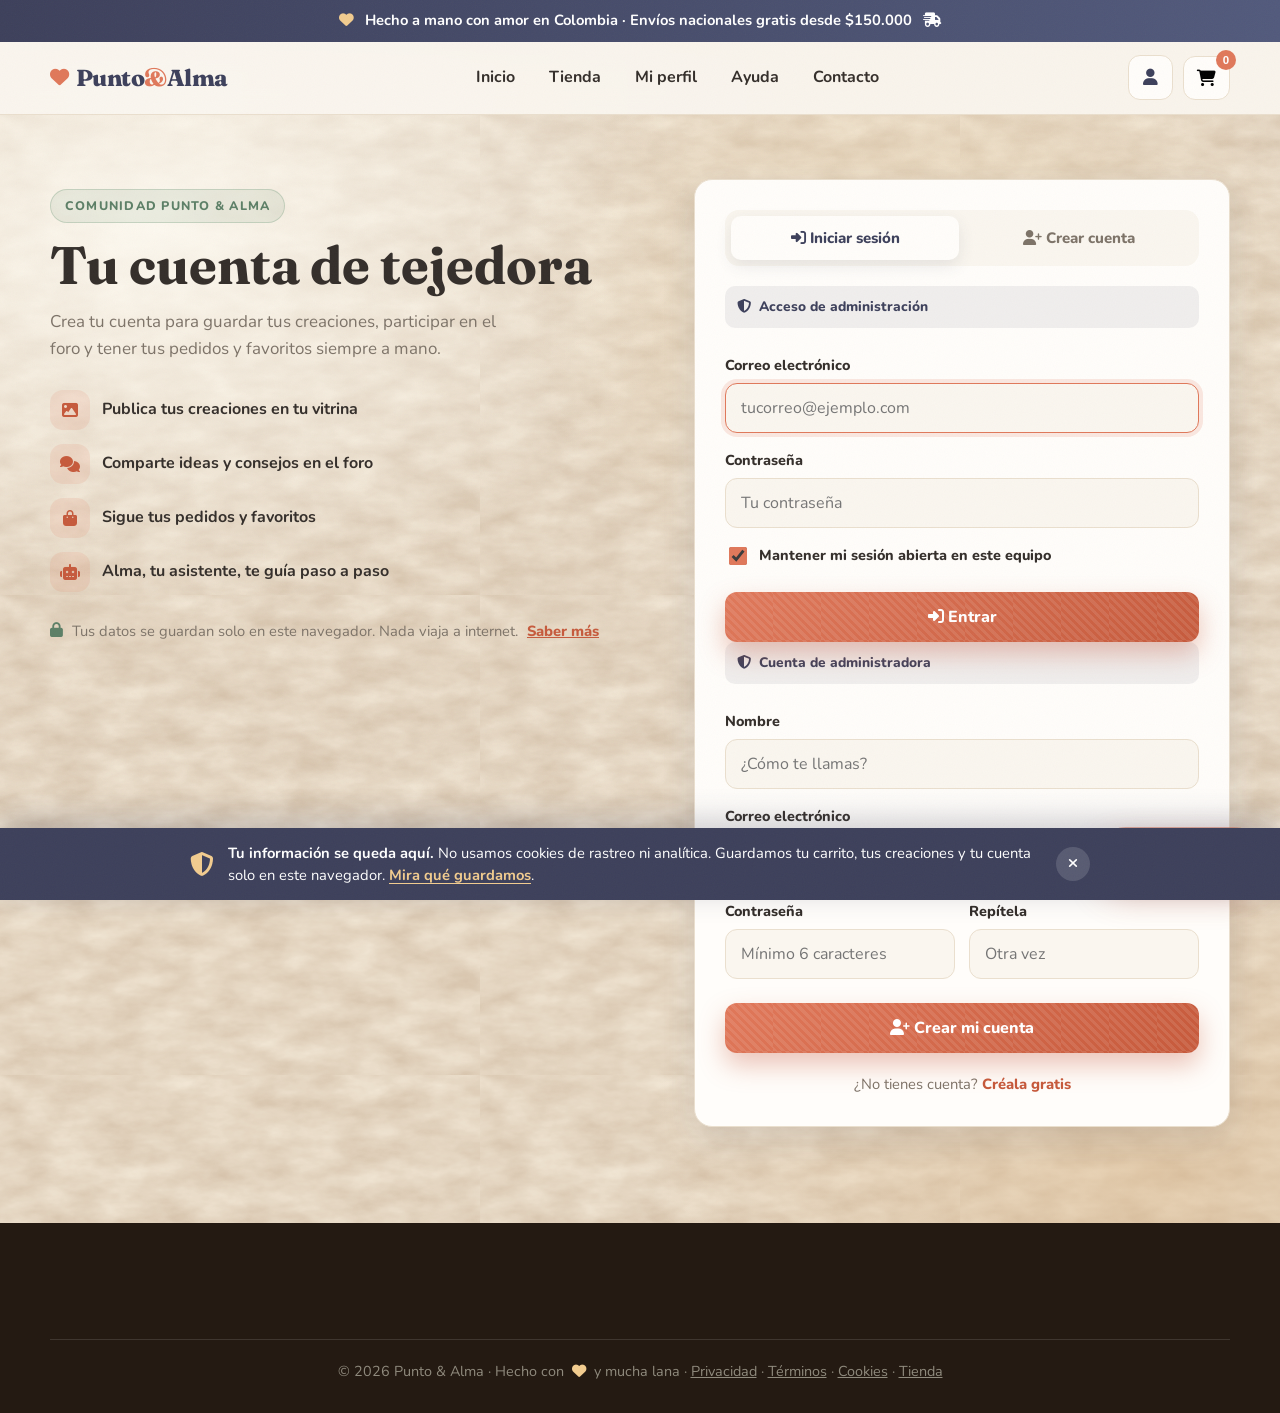
==== acceso.html @ eed3e0a3 "Sitio inicial Punto y Alma: tienda estatica HTML CSS JS + panel y nube Supabase" ====
<!doctype html>
<html lang="es">
<head>
  <meta charset="UTF-8">
  <meta name="viewport" content="width=device-width, initial-scale=1">
  <meta name="description" content="Entra o crea tu cuenta en Punto &amp; Alma para guardar tus creaciones, participar en el foro y seguir tus pedidos.">
  <meta name="theme-color" content="#3d405b">
  <meta name="robots" content="noindex, nofollow">
  <link rel="canonical" href="https://puntoyalma.co/acceso.html">
  <meta property="og:type" content="website">
  <meta property="og:site_name" content="Punto & Alma">
  <meta property="og:title" content="Entrar o crear cuenta · Punto & Alma">
  <meta property="og:description" content="Entra o crea tu cuenta para guardar tus creaciones, participar en el foro y seguir tus pedidos.">
  <meta property="og:url" content="https://puntoyalma.co/acceso.html">
  <meta property="og:image" content="https://puntoyalma.co/recursos/img/producto-bolso.jpg">
  <meta property="og:locale" content="es_CO">
  <meta name="twitter:card" content="summary">
  <meta name="twitter:title" content="Entrar o crear cuenta · Punto & Alma">
  <meta name="twitter:description" content="Entra o crea tu cuenta para guardar tus creaciones, participar en el foro y seguir tus pedidos.">
  <meta name="twitter:image" content="https://puntoyalma.co/recursos/img/producto-bolso.jpg">
  <title>Entrar o crear cuenta · Punto &amp; Alma</title>

  <link rel="icon" href="recursos/favicon.svg" type="image/svg+xml">
  <link rel="manifest" href="sitio.webmanifest">
  <link rel="preconnect" href="https://fonts.googleapis.com">
  <link rel="preconnect" href="https://fonts.gstatic.com" crossorigin>
  <link href="https://fonts.googleapis.com/css2?family=Fraunces:ital,opsz,wght@0,9..144,400..900;1,9..144,400..900&family=Nunito:ital,wght@0,400;0,600;0,700;0,800;1,400&display=swap" rel="stylesheet">
  <link rel="stylesheet" href="https://cdnjs.cloudflare.com/ajax/libs/font-awesome/6.5.2/css/all.min.css">
  <link rel="stylesheet" href="estilos/style.css">
  <link rel="stylesheet" href="estilos/texturas.css">
  <link rel="stylesheet" href="estilos/acceso.css">
  <link rel="stylesheet" href="estilos/asistente.css">

  <script src="scripts/auth.js"></script>
</head>
<body>

  <a class="saltar-contenido" href="#contenido">Saltar al contenido</a>

  <!-- Barra de anuncio -->
  <div class="aviso">
    <p><i class="fa-solid fa-heart" aria-hidden="true"></i> Hecho a mano con amor en Colombia · Envíos nacionales gratis desde $150.000 <i class="fa-solid fa-truck-fast" aria-hidden="true"></i></p>
  </div>

  <!-- Encabezado -->
  <header class="encabezado">
    <div class="contenedor barra-superior">
      <a class="marca" href="index.html#inicio"><i class="fa-solid fa-heart" aria-hidden="true"></i> Punto <span>&amp;</span> Alma</a>

      <button class="boton-menu" id="boton-menu" aria-label="Abrir menú" aria-expanded="false"><i class="fa-solid fa-bars" aria-hidden="true"></i></button>

      <nav class="menu" id="menu" aria-label="Menú principal">
        <a href="index.html#inicio">Inicio</a>
        <a href="index.html#productos">Tienda</a>
        <a href="perfil.html">Mi perfil</a>
        <a href="ayuda.html">Ayuda</a>
        <a href="index.html#contacto">Contacto</a>
      </nav>

      <div class="acciones">
        <a class="usuario usuario-activo" href="perfil.html" aria-label="Mi perfil"><i class="fa-solid fa-user" aria-hidden="true"></i></a>
        <button class="carrito" type="button" aria-label="Abrir el carrito de compras">
          <i class="fa-solid fa-cart-shopping" aria-hidden="true"></i><span class="contador-carrito" id="contador-carrito">0</span>
        </button>
      </div>
    </div>
  </header>

  <main id="contenido" tabindex="-1">

    <section class="seccion acceso-seccion" id="acceso">
      <div class="contenedor acceso-rejilla">

        <!-- Presentación -->
        <div class="acceso-presentacion">
          <p class="etiqueta" id="acceso-etiqueta">Comunidad Punto &amp; Alma</p>
          <h1 id="acceso-titulo">Tu cuenta de tejedora</h1>
          <p class="acceso-entrada" id="acceso-texto">Crea tu cuenta para guardar tus creaciones, participar en el foro y tener tus pedidos y favoritos siempre a mano.</p>

          <ul class="acceso-beneficios">
            <li><i class="fa-solid fa-image" aria-hidden="true"></i> Publica tus creaciones en tu vitrina</li>
            <li><i class="fa-solid fa-comments" aria-hidden="true"></i> Comparte ideas y consejos en el foro</li>
            <li><i class="fa-solid fa-bag-shopping" aria-hidden="true"></i> Sigue tus pedidos y favoritos</li>
            <li><i class="fa-solid fa-robot" aria-hidden="true"></i> Alma, tu asistente, te guía paso a paso</li>
          </ul>

          <p class="acceso-privacidad">
            <i class="fa-solid fa-lock" aria-hidden="true"></i>
            Tus datos se guardan solo en este navegador. Nada viaja a internet.
            <a href="ayuda.html#cuentas">Saber más</a>
          </p>
        </div>

        <!-- Formulario -->
        <div class="panel acceso-panel">
          <div class="acceso-pestanas" role="tablist" aria-label="Iniciar sesión o crear cuenta">
            <button class="acceso-pestana activo" type="button" id="pestana-entrar" data-panel="entrar" role="tab" aria-selected="true">
              <i class="fa-solid fa-right-to-bracket" aria-hidden="true"></i> Iniciar sesión
            </button>
            <button class="acceso-pestana" type="button" id="pestana-crear" data-panel="crear" role="tab" aria-selected="false">
              <i class="fa-solid fa-user-plus" aria-hidden="true"></i> Crear cuenta
            </button>
          </div>

          <p class="acceso-banda" id="acceso-banda" hidden></p>

          <form class="acceso-form" id="form-entrar" novalidate>
            <p class="acceso-rol" id="entrar-rol" hidden><i class="fa-solid fa-shield-halved" aria-hidden="true"></i> Acceso de administración</p>

            <label for="entrar-email">Correo electrónico</label>
            <input type="email" id="entrar-email" autocomplete="email" placeholder="tucorreo@ejemplo.com" required>

            <label for="entrar-clave">Contraseña</label>
            <input type="password" id="entrar-clave" autocomplete="current-password" placeholder="Tu contraseña" required>

            <label class="acceso-recordar">
              <input type="checkbox" id="entrar-recordar" checked>
              <span>Mantener mi sesión abierta en este equipo</span>
            </label>

            <p class="acceso-error" id="entrar-error" role="alert" hidden></p>
            <button class="boton acceso-enviar" type="submit"><i class="fa-solid fa-right-to-bracket" aria-hidden="true"></i> Entrar</button>
          </form>

          <form class="acceso-form" id="form-crear" novalidate hidden>
            <p class="acceso-rol" id="crear-rol" hidden><i class="fa-solid fa-shield-halved" aria-hidden="true"></i> Cuenta de administradora</p>
            <p class="acceso-rol-nota" id="crear-rol-nota" hidden>Esta será la cuenta que administra la tienda: catálogo, ventas y contenido de las clientas.</p>

            <label for="crear-nombre">Nombre</label>
            <input type="text" id="crear-nombre" autocomplete="name" placeholder="¿Cómo te llamas?" maxlength="40" required>

            <label for="crear-email">Correo electrónico</label>
            <input type="email" id="crear-email" autocomplete="email" placeholder="tucorreo@ejemplo.com" required>

            <div class="acceso-fila">
              <div>
                <label for="crear-clave">Contraseña</label>
                <input type="password" id="crear-clave" autocomplete="new-password" placeholder="Mínimo 6 caracteres" required>
              </div>
              <div>
                <label for="crear-clave2">Repítela</label>
                <input type="password" id="crear-clave2" autocomplete="new-password" placeholder="Otra vez" required>
              </div>
            </div>

            <p class="acceso-error" id="crear-error" role="alert" hidden></p>
            <button class="boton acceso-enviar" type="submit"><i class="fa-solid fa-user-plus" aria-hidden="true"></i> Crear mi cuenta</button>
          </form>

          <p class="acceso-cambiar" id="acceso-cambiar">
            ¿Ya tienes cuenta?
            <button type="button" class="enlace" data-ir="entrar">Inicia sesión</button>
          </p>
        </div>

      </div>
    </section>

  </main>

  <!-- Pie de página -->
  <footer class="pie" id="contacto">
    <div class="contenedor pie-legal">
      <p>© 2026 Punto &amp; Alma · Hecho con <i class="fa-solid fa-heart" aria-hidden="true"></i> y mucha lana ·
        <a href="privacidad.html">Privacidad</a> · <a href="terminos.html">Términos</a> · <a href="cookies.html">Cookies</a> ·
        <a href="index.html">Tienda</a></p>
    </div>
  </footer>

  <!-- Aviso "listo" -->
  <div class="toast" id="toast" role="status" aria-live="polite" hidden><i class="fa-solid fa-circle-check" aria-hidden="true"></i> ¡Listo!</div>

  <script src="scripts/sitio.js" defer></script>
  <script src="scripts/catalogo.js" defer></script>
  <script src="scripts/contenido.js" defer></script>
  <script src="scripts/db.js" defer></script>
  <script src="scripts/comun.js" defer></script>
  <script src="scripts/registro.js" defer></script>
  <script src="scripts/carrito.js" defer></script>
  <script src="scripts/ia.js" defer></script>
  <script src="scripts/asistente.js" defer></script>
  <script src="scripts/acceso.js" defer></script>
</body>
</html>
---- estilos/style.css ----
/* ============================================================
   PUNTO & ALMA · Tienda de crochet
   Estilos profesionales con animaciones
   ============================================================ */

:root {
  --terracota: #e0785a;
  --terracota-osc: #c65a3c;
  --terracota-claro: #f4a98e;
  --salvia: #7fa388;
  --salvia-osc: #5c7f66;
  --azul: #3d405b;
  --miel: #f2cc8f;
  --crema: #faf6ef;
  --marfil: #fffdfa;
  --tinta: #342e2a;
  --gris: #7d7368;
  --linea: #eadfce;
  --radio: 18px;
  --sombra: 0 12px 34px rgba(61, 64, 91, 0.12);
  --sombra-fuerte: 0 26px 60px rgba(61, 64, 91, 0.22);
  --suave: cubic-bezier(0.22, 0.61, 0.36, 1);
  --duracion: 0.35s;
}

* { box-sizing: border-box; }

html {
  scroll-behavior: smooth;
  scroll-padding-top: 90px;
}

body {
  margin: 0;
  color: var(--tinta);
  background: var(--crema);
  font-family: "Nunito", "Segoe UI", Arial, sans-serif;
  line-height: 1.6;
}

h1, h2, h3 {
  margin-top: 0;
  font-family: "Fraunces", Georgia, serif;
  line-height: 1.12;
}

h1 { margin-bottom: 18px; font-size: clamp(2.6rem, 6.5vw, 4.6rem); }
h2 { margin-bottom: 14px; font-size: clamp(1.9rem, 4vw, 2.9rem); }
h3 { margin-bottom: 8px; font-size: 1.25rem; }

img { display: block; max-width: 100%; }
a { color: inherit; }

p { margin: 0 0 12px; }

::selection { background: var(--terracota); color: #fff; }

.contenedor {
  width: min(1180px, calc(100% - 40px));
  margin: 0 auto;
}

a:focus-visible,
button:focus-visible,
input:focus-visible {
  outline: 3px solid var(--terracota-claro);
  outline-offset: 2px;
}

/* ---------- Barra de anuncio ---------- */
.aviso {
  background: linear-gradient(90deg, var(--azul), #525a7c);
  color: #fff;
  text-align: center;
  font-size: 0.92rem;
  font-weight: 700;
}

.aviso p { margin: 0; padding: 9px 16px; }
.aviso i { margin: 0 7px; }
.aviso .fa-heart { color: var(--miel); }

/* ---------- Encabezado fijo ---------- */
.encabezado {
  position: sticky;
  top: 0;
  z-index: 120;
  background: rgba(250, 246, 239, 0.9);
  backdrop-filter: blur(12px);
  -webkit-backdrop-filter: blur(12px);
  border-bottom: 1px solid var(--linea);
  transition: box-shadow var(--duracion) ease;
}

.barra-superior {
  display: flex;
  align-items: center;
  justify-content: space-between;
  gap: 20px;
  min-height: 72px;
}

.marca {
  display: inline-flex;
  align-items: center;
  font-family: "Fraunces", Georgia, serif;
  font-size: 1.45rem;
  font-weight: 800;
  color: var(--azul);
  text-decoration: none;
  letter-spacing: -0.02em;
}

.marca i { color: var(--terracota); margin-right: 7px; font-size: 1.2rem; }

.marca span { color: var(--terracota); }

.menu {
  display: flex;
  gap: 6px;
}

.menu a {
  position: relative;
  padding: 9px 14px;
  color: var(--tinta);
  font-weight: 700;
  text-decoration: none;
  border-radius: 10px;
  transition: color var(--duracion) ease, transform var(--duracion) ease;
}

.menu a::after {
  content: "";
  position: absolute;
  left: 14px;
  right: 14px;
  bottom: 4px;
  height: 3px;
  border-radius: 3px;
  background: linear-gradient(90deg, var(--terracota), var(--salvia));
  transform: scaleX(0);
  transform-origin: left;
  transition: transform var(--duracion) var(--suave);
}

.menu a:hover { color: var(--terracota-osc); transform: translateY(-1px); }
.menu a:hover::after { transform: scaleX(1); }

.boton-menu i { font-size: 1.1rem; }

.boton-menu {
  display: none;
  padding: 8px 14px;
  border: 1px solid var(--linea);
  border-radius: 10px;
  background: var(--marfil);
  font-size: 1.1rem;
  cursor: pointer;
}

.acciones {
  display: flex;
  align-items: center;
  gap: 10px;
}

.acciones .usuario {
  display: inline-flex;
  align-items: center;
  justify-content: center;
  width: 45px;
  height: 45px;
  border: 1px solid var(--linea);
  border-radius: 12px;
  background: var(--marfil);
  color: var(--azul);
  font-size: 1.05rem;
  text-decoration: none;
  transition: transform var(--duracion) ease, box-shadow var(--duracion) ease, color var(--duracion) ease;
}

.acciones .usuario:hover {
  transform: translateY(-2px);
  box-shadow: var(--sombra);
  color: var(--terracota-osc);
}

.acciones .carrito {
  position: relative;
  padding: 10px 13px;
  border: 1px solid var(--linea);
  border-radius: 12px;
  background: var(--marfil);
  font-size: 1.15rem;
  cursor: pointer;
  transition: transform var(--duracion) ease, box-shadow var(--duracion) ease;
}

.acciones .carrito:hover {
  transform: translateY(-2px);
  box-shadow: var(--sombra);
}

.acciones .carrito i { font-size: 1.05rem; }

.contador-carrito {
  position: absolute;
  top: -7px;
  right: -7px;
  min-width: 20px;
  height: 20px;
  padding: 0 5px;
  display: grid;
  place-items: center;
  background: var(--terracota);
  color: #fff;
  font-size: 0.72rem;
  font-weight: 800;
  border-radius: 999px;
  transition: transform 0.25s var(--suave);
}

.contador-carrito.pop { animation: pop 0.4s var(--suave); }

/* ---------- Hero ---------- */
.hero {
  position: relative;
  overflow: hidden;
  padding: 90px 0 80px;
}

.hero::before {
  content: "";
  position: absolute;
  inset: 0;
  background:
    radial-gradient(600px 400px at 85% 10%, rgba(242, 204, 143, 0.45), transparent 70%),
    radial-gradient(500px 400px at 5% 90%, rgba(127, 163, 136, 0.35), transparent 70%);
  pointer-events: none;
}

.hero-inner {
  position: relative;
  display: flex;
  align-items: center;
  gap: 56px;
}

.hero-texto {
  flex: 1;
  animation: surgir 0.9s var(--suave) both;
}

.etiqueta {
  display: inline-block;
  margin: 0 0 12px;
  padding: 6px 14px;
  color: var(--salvia-osc);
  background: rgba(127, 163, 136, 0.14);
  border: 1px solid rgba(127, 163, 136, 0.35);
  border-radius: 999px;
  font-size: 0.78rem;
  font-weight: 800;
  letter-spacing: 0.1em;
  text-transform: uppercase;
}

.etiqueta i { margin-right: 6px; }

.hero h1 { animation: surgir 0.9s var(--suave) 0.12s both; }

.hero h1 em {
  font-style: italic;
  color: var(--terracota);
}

.resaltado {
  color: var(--terracota);
  font-style: italic;
}

.hero-sub {
  max-width: 520px;
  margin-bottom: 24px;
  color: var(--gris);
  font-size: 1.08rem;
  animation: surgir 0.9s var(--suave) 0.24s both;
}

.hero-cta {
  display: flex;
  flex-wrap: wrap;
  gap: 14px;
  animation: surgir 0.9s var(--suave) 0.34s both;
}

.hero-trust {
  display: flex;
  flex-wrap: wrap;
  gap: 8px 22px;
  margin-top: 26px;
  color: var(--gris);
  font-size: 0.92rem;
  font-weight: 700;
  animation: surgir 0.9s var(--suave) 0.46s both;
}

.hero-trust i { margin-right: 6px; color: var(--terracota); }

.hero-imagen {
  position: relative;
  flex: 1;
  animation: aparecer 1s var(--suave) 0.2s both;
}

/* La foto sola se usa cuando el carrusel está apagado. Con carrusel
   el marco es .hero-marco (estilos/carrusel.css). */
.hero-imagen > img {
  width: 100%;
  aspect-ratio: 4/4.4;
  object-fit: cover;
  border-radius: 28px 28px 28px 120px;
  box-shadow: var(--sombra-fuerte);
  transition: transform 0.5s var(--suave), box-shadow 0.5s ease;
}

.hero-imagen:hover > img {
  transform: scale(1.02);
  box-shadow: 0 34px 80px rgba(61, 64, 91, 0.3);
}

.burbuja {
  position: absolute;
  display: grid;
  place-items: center;
  width: 74px;
  height: 74px;
  background: var(--marfil);
  border: 1px solid var(--linea);
  border-radius: 50%;
  box-shadow: var(--sombra);
  font-size: 1.5rem;
}

.burbuja i { color: var(--terracota); }
.burbuja-3 i { color: var(--miel); }

.burbuja-1 { top: -24px; left: -20px; animation: flotar 4.5s ease-in-out infinite; }
.burbuja-2 { bottom: -18px; right: -12px; animation: flotar 5.5s ease-in-out 0.8s infinite; }
.burbuja-3 { top: 40%; right: -26px; animation: flotar 6s ease-in-out 1.6s infinite; }

/* ---------- Botones ---------- */
.boton {
  position: relative;
  display: inline-block;
  padding: 14px 26px;
  color: #fff;
  background-image:
    repeating-linear-gradient(45deg, rgba(255, 255, 255, 0.09) 0 3px, transparent 3px 6px),
    linear-gradient(135deg, var(--terracota), var(--terracota-osc));
  background-size: 48px 48px, auto;
  border-radius: 12px;
  font-family: inherit;
  font-size: 1rem;
  font-weight: 800;
  text-decoration: none;
  border: none;
  cursor: pointer;
  box-shadow: 0 12px 26px rgba(198, 90, 60, 0.35);
  overflow: hidden;
  transition: transform var(--duracion) var(--suave), box-shadow var(--duracion) ease;
}

.boton::after {
  content: "";
  position: absolute;
  top: 0;
  left: -80%;
  width: 50%;
  height: 100%;
  background: linear-gradient(105deg, transparent, rgba(255, 255, 255, 0.4), transparent);
  transform: skewX(-20deg);
  animation: brillar 3.2s ease-in-out infinite;
}

.boton:hover {
  transform: translateY(-4px);
  box-shadow: 0 20px 44px rgba(198, 90, 60, 0.45);
}

.boton:active { transform: translateY(-1px) scale(0.98); }

.boton-claro {
  color: var(--azul);
  background: var(--marfil);
  box-shadow: inset 0 0 0 2px var(--linea), 0 10px 22px rgba(61, 64, 91, 0.08);
}

.boton-claro::after { display: none; }

.boton-claro:hover {
  background: #fff;
  box-shadow: inset 0 0 0 2px var(--salvia), 0 16px 34px rgba(61, 64, 91, 0.14);
  color: var(--salvia-osc);
}

/* ---------- Cinta marquee ---------- */
.cinta {
  overflow: hidden;
  background: linear-gradient(90deg, var(--salvia), var(--salvia-osc));
  color: #fff;
  padding: 12px 0;
  user-select: none;
}

.cinta-list {
  display: flex;
  gap: 46px;
  width: max-content;
  animation: rodar 22s linear infinite;
  font-weight: 800;
  letter-spacing: 0.02em;
}

.cinta-list span { white-space: nowrap; font-size: 0.95rem; }

.cinta:hover .cinta-list { animation-play-state: paused; }
.cinta-list i { margin-right: 8px; }

/* ---------- Secciones genéricas ---------- */
.seccion { padding: 90px 0; }

.cabecera-seccion {
  max-width: 640px;
  margin-bottom: 44px;
}

.cabecera-seccion p:last-child { color: var(--gris); }

/* ---------- Categorías ---------- */
.grid-categorias {
  display: grid;
  grid-template-columns: repeat(4, 1fr);
  gap: 24px;
}

.categoria {
  position: relative;
  display: block;
  height: 320px;
  border-radius: var(--radio);
  overflow: hidden;
  text-decoration: none;
  box-shadow: var(--sombra);
  transition: transform var(--duracion) var(--suave), box-shadow var(--duracion) ease;
}

.categoria img {
  width: 100%;
  height: 100%;
  object-fit: cover;
  transition: transform 0.6s var(--suave);
}

.categoria::after {
  content: "";
  position: absolute;
  inset: 0;
  background: linear-gradient(to top, rgba(52, 46, 42, 0.78), rgba(52, 46, 42, 0.08) 55%, transparent);
}

.categoria-nombre {
  position: absolute;
  left: 20px;
  right: 20px;
  bottom: 18px;
  z-index: 2;
  color: #fff;
}

.categoria-nombre h3 { margin-bottom: 4px; font-size: 1.4rem; }
.categoria-nombre p { margin: 0 0 6px; font-size: 0.92rem; opacity: 0.85; }
.categoria-nombre span { font-weight: 800; color: var(--miel); transition: letter-spacing 0.3s ease; }

.categoria:hover {
  transform: translateY(-8px);
  box-shadow: var(--sombra-fuerte);
}

.categoria:hover img { transform: scale(1.08); }
.categoria:hover .categoria-nombre span { letter-spacing: 0.08em; }
.categoria-nombre span i { margin-left: 6px; transition: transform 0.3s var(--suave); }
.categoria:hover .categoria-nombre span i { transform: translateX(4px); }

/* ---------- Productos ---------- */
.productos { position: relative; background: var(--marfil); }

.grid-productos {
  display: grid;
  grid-template-columns: repeat(4, 1fr);
  gap: 26px;
}

.producto {
  display: flex;
  flex-direction: column;
  background: var(--crema) var(--grano);
  background-size: 220px 220px;
  border: 1px solid var(--linea);
  border-radius: var(--radio);
  overflow: hidden;
  transition: transform var(--duracion) var(--suave), box-shadow var(--duracion) ease, border-color var(--duracion) ease;
}

.producto:hover {
  transform: translateY(-10px);
  box-shadow: var(--sombra-fuerte);
  border-color: var(--terracota-claro);
}

.producto-imagen {
  position: relative;
  display: block;
  overflow: hidden;
}

.producto-imagen img {
  width: 100%;
  aspect-ratio: 1/1;
  object-fit: cover;
  transition: transform 0.6s var(--suave);
}

.producto:hover .producto-imagen img { transform: scale(1.08); }

.insignia {
  position: absolute;
  top: 12px;
  left: 12px;
  padding: 5px 11px;
  color: #fff;
  background: var(--azul);
  border-radius: 999px;
  font-size: 0.72rem;
  font-weight: 800;
  letter-spacing: 0.04em;
  text-transform: uppercase;
}

.insignia-popular { background: var(--terracota); }
.insignia-oferta { background: #d9534f; }
.insignia-digital { background: var(--salvia-osc); }

.producto-info {
  display: flex;
  flex-direction: column;
  gap: 6px;
  padding: 18px;
  flex: 1;
}

.producto-cat {
  margin: 0;
  color: var(--salvia-osc);
  font-size: 0.78rem;
  font-weight: 800;
  letter-spacing: 0.08em;
  text-transform: uppercase;
}

.producto-info h3 { margin-bottom: 0; font-size: 1.18rem; }

.producto-info h3 a {
  color: inherit;
  text-decoration: none;
  transition: color var(--duracion) ease;
}

.producto-info h3 a:hover { color: var(--terracota); }

.estrellas {
  display: inline-flex;
  gap: 2px;
  align-items: center;
  color: #f0a830;
  font-size: 0.9rem;
}

.estrellas .fa-regular.fa-star { color: #d9cfc1; }

.producto-pie {
  display: flex;
  align-items: center;
  justify-content: space-between;
  gap: 10px;
  margin-top: auto;
  padding-top: 10px;
}

.precio {
  margin: 0;
  font-size: 1.22rem;
  font-weight: 800;
  color: var(--azul);
}

.precio s {
  color: var(--gris);
  font-size: 0.85rem;
  font-weight: 600;
  margin-left: 4px;
}

.btn-agregar {
  padding: 9px 15px;
  border: none;
  border-radius: 10px;
  background-image:
    repeating-linear-gradient(45deg, rgba(255, 255, 255, 0.1) 0 2px, transparent 2px 5px),
    linear-gradient(135deg, var(--terracota), var(--terracota-osc));
  background-size: 36px 36px, auto;
  color: #fff;
  font-family: inherit;
  font-size: 0.88rem;
  font-weight: 800;
  cursor: pointer;
  transition: transform var(--duracion) var(--suave), box-shadow var(--duracion) ease;
}

.btn-agregar:hover {
  transform: translateY(-2px) scale(1.05);
  box-shadow: 0 10px 22px rgba(198, 90, 60, 0.4);
}

.btn-agregar:active { transform: scale(0.95); }

/* Producto digital: acento verde */
.producto.digital { border-top: 4px solid var(--salvia); }

/* ---------- Oferta con cuenta regresiva ---------- */
.oferta {
  position: relative;
  padding: 80px 0;
  color: #fff;
  background: linear-gradient(120deg, var(--azul), #545c80, var(--salvia-osc));
  background-size: 260% 260%;
  animation: gradiente 12s ease infinite;
  overflow: hidden;
}

.oferta::after {
  content: none;
}

.oferta-icono {
  position: absolute;
  right: -15px;
  bottom: -55px;
  font-size: 11rem;
  color: #fff;
  opacity: 0.12;
  animation: flotar 5s ease-in-out infinite;
  pointer-events: none;
}

.oferta .etiqueta i { margin-left: 6px; color: var(--miel); }

.oferta-inner {
  position: relative;
  display: flex;
  align-items: center;
  justify-content: space-between;
  gap: 40px;
}

.oferta .etiqueta {
  color: var(--miel);
  background: rgba(242, 204, 143, 0.14);
  border-color: rgba(242, 204, 143, 0.4);
}

.oferta-inner h2 { margin-bottom: 10px; }
.oferta-inner p { color: rgba(255, 255, 255, 0.85); max-width: 460px; }

.cuenta-regresiva { flex-shrink: 0; text-align: center; }

.cuenta-regresiva > p { margin-bottom: 14px; font-weight: 800; color: var(--miel); }

.cuenta {
  display: flex;
  align-items: center;
  gap: 10px;
}

.cuenta-caja {
  min-width: 78px;
  padding: 14px 8px;
  background: rgba(255, 255, 255, 0.12);
  border: 1px solid rgba(255, 255, 255, 0.25);
  border-radius: 14px;
  backdrop-filter: blur(4px);
}

.cuenta-caja span {
  display: block;
  font-size: 2rem;
  font-weight: 800;
  font-variant-numeric: tabular-nums;
  animation: latido 1.6s ease-in-out infinite;
}

.cuenta-caja small { font-size: 0.72rem; letter-spacing: 0.08em; text-transform: uppercase; opacity: 0.8; }

.cuenta .dos { font-weight: 800; font-size: 1.4rem; color: var(--miel); }

/* ---------- Patrones ---------- */
.patrones { position: relative; background: var(--crema); }

.grid-patrones {
  display: grid;
  grid-template-columns: repeat(3, 1fr);
  gap: 26px;
}

/* ---------- Beneficios ---------- */
.beneficios { position: relative; background: var(--marfil); }

.grid-beneficios {
  display: grid;
  grid-template-columns: repeat(4, 1fr);
  gap: 24px;
}

.beneficio {
  padding: 30px 24px;
  text-align: center;
  background: var(--crema) var(--grano);
  background-size: 220px 220px;
  border: 1px solid var(--linea);
  border-radius: var(--radio);
  transition: transform var(--duracion) var(--suave), box-shadow var(--duracion) ease;
}

.beneficio:hover {
  transform: translateY(-8px) rotate(-1deg);
  box-shadow: var(--sombra);
}

.beneficio span {
  display: inline-grid;
  place-items: center;
  width: 66px;
  height: 66px;
  margin-bottom: 14px;
  font-size: 1.7rem;
  background: var(--marfil);
  border-radius: 50%;
  box-shadow: var(--sombra);
}

.beneficio i { color: var(--terracota); }

.beneficio h3 { font-size: 1.1rem; }
.beneficio p { margin: 0; color: var(--gris); font-size: 0.95rem; }

/* ---------- Testimonios ---------- */
.testimonios { position: relative; background: var(--crema); }

.grid-testimonios {
  display: grid;
  grid-template-columns: repeat(3, 1fr);
  gap: 26px;
}

.testimonio {
  margin: 0;
  padding: 30px;
  background: var(--marfil) var(--grano);
  background-size: 220px 220px;
  border: 1px solid var(--linea);
  border-radius: var(--radio);
  box-shadow: var(--sombra);
  transition: transform var(--duracion) var(--suave), box-shadow var(--duracion) ease;
}

.testimonio:hover {
  transform: translateY(-8px);
  box-shadow: var(--sombra-fuerte);
}

.testimonio blockquote {
  margin: 14px 0 18px;
  font-size: 1.02rem;
  line-height: 1.55;
  font-style: italic;
}

.testimonio figcaption { color: var(--gris); font-size: 0.92rem; }
.testimonio figcaption strong { color: var(--tinta); }

/* ---------- Boletín / newsletter ---------- */
.boletin { background: var(--marfil); }

.boletin-caja {
  display: flex;
  align-items: center;
  justify-content: space-between;
  gap: 40px;
  padding: 50px 54px;
  background: linear-gradient(120deg, #fdf3e3, #fbe7ce 60%, var(--miel));
  border: 1px solid #f0dcba;
  border-radius: 24px;
  box-shadow: var(--sombra);
}

.boletin-caja h2 { margin-bottom: 8px; }
.boletin-caja p { color: var(--gris); }

.form-boletin {
  display: flex;
  gap: 12px;
  min-width: 380px;
  flex-wrap: wrap;
  align-items: center;
}

.form-boletin input {
  flex: 1;
  min-width: 220px;
  padding: 14px 16px;
  border: 1.5px solid #e8d3ac;
  border-radius: 12px;
  font: inherit;
  color: var(--tinta);
  background: #fffdf8;
  transition: border-color 0.3s ease, box-shadow 0.3s ease;
}

.form-boletin input:focus {
  outline: none;
  border-color: var(--terracota);
  box-shadow: 0 0 0 4px rgba(224, 120, 90, 0.18);
}

.form-boletin .boton { margin: 0; }

.mensaje-boletin {
  flex-basis: 100%;
  margin: 0;
  font-weight: 800;
  color: var(--salvia-osc);
}

.mensaje-boletin i { margin-right: 6px; }

/* ---------- Pie de página ---------- */
.pie {
  padding: 70px 0 30px;
  color: #d9d4c8;
  background: var(--azul);
}

.pie-grid {
  display: grid;
  grid-template-columns: 1.4fr 1fr 1fr 1.2fr;
  gap: 40px;
}

.pie-titulo {
  margin: 0 0 14px;
  color: #fff;
  font-family: "Fraunces", Georgia, serif;
  font-size: 1.2rem;
  font-weight: 700;
}

.pie-marca p:not(.pie-titulo) { color: #b9b4a6; font-size: 0.95rem; }

.pie-marca .pie-titulo span { color: var(--miel); }
.pie-marca .pie-titulo i { color: var(--miel); margin-right: 6px; }

.sociales { display: flex; gap: 10px; }

.sociales a {
  display: grid;
  place-items: center;
  width: 42px;
  height: 42px;
  background: rgba(255, 255, 255, 0.08);
  border: 1px solid rgba(255, 255, 255, 0.15);
  border-radius: 12px;
  text-decoration: none;
  transition: transform var(--duracion) var(--suave), background var(--duracion) ease;
}

.sociales a i { font-size: 1.05rem; }

.sociales a:hover {
  transform: translateY(-4px);
  background: rgba(255, 255, 255, 0.18);
}

.pie-col a {
  display: block;
  padding: 3px 0;
  color: #b9b4a6;
  text-decoration: none;
  transition: color var(--duracion) ease, transform var(--duracion) ease;
}

.pie-col a:hover { color: var(--miel); transform: translateX(4px); }

.pie-col p { color: #b9b4a6; margin-bottom: 6px; }
.pie-col p i { margin-right: 8px; color: var(--miel); }

.pagos { display: flex; flex-wrap: wrap; gap: 8px; margin-top: 12px; }

.pagos span {
  padding: 5px 11px;
  background: rgba(255, 255, 255, 0.08);
  border: 1px solid rgba(255, 255, 255, 0.15);
  border-radius: 999px;
  font-size: 0.78rem;
  font-weight: 700;
}

.pie-legal {
  margin-top: 46px;
  padding-top: 20px;
  border-top: 1px solid rgba(255, 255, 255, 0.12);
  text-align: center;
}

.pie-legal p { margin: 0; color: #8f8a7d; font-size: 0.9rem; }
.pie-legal .fa-heart { color: var(--miel); margin: 0 4px; }

/* ---------- Toast ---------- */
.toast {
  position: fixed;
  left: 50%;
  bottom: 28px;
  z-index: 200;
  padding: 14px 22px;
  background: var(--azul);
  color: #fff;
  border-radius: 14px;
  font-weight: 800;
  box-shadow: var(--sombra-fuerte);
  transform: translateX(-50%) translateY(20px);
  opacity: 0;
  transition: transform 0.35s var(--suave), opacity 0.35s ease;
}

.toast.mostrar { transform: translateX(-50%) translateY(0); opacity: 1; }
.toast i { margin-right: 8px; }

/* ---------- Animación al hacer scroll ---------- */
.reveal {
  opacity: 0;
  transform: translateY(36px);
  transition: opacity 0.7s var(--suave), transform 0.7s var(--suave);
}

.reveal.visible { opacity: 1; transform: translateY(0); }

/* ---------- Keyframes ---------- */
@keyframes surgir {
  from { opacity: 0; transform: translateY(34px); }
  to { opacity: 1; transform: translateY(0); }
}

@keyframes aparecer {
  from { opacity: 0; transform: scale(0.96); }
  to { opacity: 1; transform: scale(1); }
}

@keyframes flotar {
  0%, 100% { translate: 0 0; }
  50% { translate: 0 -14px; }
}

@keyframes brillar {
  0%, 55% { left: -80%; }
  100% { left: 140%; }
}

@keyframes rodar {
  from { transform: translateX(0); }
  to { transform: translateX(-50%); }
}

@keyframes gradiente {
  0%, 100% { background-position: 0% 50%; }
  50% { background-position: 100% 50%; }
}

@keyframes latido {
  0%, 100% { transform: scale(1); }
  50% { transform: scale(1.08); }
}

@keyframes pop {
  0% { transform: scale(1); }
  40% { transform: scale(1.6) rotate(10deg); }
  100% { transform: scale(1); }
}

/* ---------- Responsive ---------- */
@media (max-width: 1020px) {
  .grid-productos { grid-template-columns: repeat(3, 1fr); }
  .grid-categorias { grid-template-columns: repeat(2, 1fr); }
  .grid-patrones { grid-template-columns: repeat(2, 1fr); }
  .grid-beneficios, .grid-testimonios { grid-template-columns: repeat(2, 1fr); }
  .pie-grid { grid-template-columns: 1fr 1fr; }
}

@media (max-width: 860px) {
  .boton-menu { display: block; }

  .menu {
    position: absolute;
    top: 100%;
    left: 0;
    right: 0;
    display: none;
    flex-direction: column;
    gap: 4px;
    padding: 12px 20px 20px;
    background: var(--marfil);
    border-bottom: 1px solid var(--linea);
    box-shadow: var(--sombra);
  }

  .menu.abierto { display: flex; }

  .menu a { padding: 12px 14px; border-radius: 10px; }
  .menu a:hover { background: var(--crema); }

  .hero-inner, .boletin-caja, .oferta-inner { flex-direction: column; }
  .hero { padding-top: 56px; }
  .hero-imagen img { border-radius: 22px; }
  .form-boletin { min-width: 0; width: 100%; }
}

@media (max-width: 640px) {
  .grid-productos, .grid-categorias, .grid-patrones,
  .grid-beneficios, .grid-testimonios { grid-template-columns: 1fr; }

  .pie-grid { grid-template-columns: 1fr; }

  .boletin-caja { padding: 34px 24px; }

  .cuenta-caja { min-width: 64px; padding: 10px 6px; }
  .cuenta-caja span { font-size: 1.5rem; }
}

/* ---------- Accesibilidad ---------- */
@media (prefers-reduced-motion: reduce) {
  html { scroll-behavior: auto; }

  *, *::before, *::after {
    animation-duration: 0.01ms !important;
    animation-iteration-count: 1 !important;
    transition-duration: 0.01ms !important;
  }

  .reveal { opacity: 1; transform: none; }
}
/* ============================================================
   CAJÓN DEL CARRITO (inyectado por carrito.js en todas las páginas)
   ============================================================ */
.carrito-velo {
  position: fixed;
  inset: 0;
  z-index: 10020;
  background: rgba(40, 26, 16, 0.55);
  -webkit-backdrop-filter: blur(3px);
  backdrop-filter: blur(3px);
}

.carrito-velo[hidden] { display: none; }

.carrito-drawer {
  position: fixed;
  top: 0;
  right: 0;
  bottom: 0;
  z-index: 10030;
  width: min(430px, 100%);
  display: flex;
  flex-direction: column;
  background: #fffdf8;
  border-left: 1px solid var(--linea);
  box-shadow: -22px 0 60px rgba(40, 26, 16, 0.3);
  transform: translateX(100%);
  transition: transform 0.35s var(--suave);
}

.carrito-drawer[hidden] { display: none; }

.carrito-drawer.abierto { transform: none; }

.carrito-head {
  display: flex;
  align-items: center;
  justify-content: space-between;
  gap: 12px;
  padding: 18px 20px;
  border-bottom: 1px solid var(--linea);
}

.carrito-head h3 { margin: 0; font-size: 1.2rem; }

.carrito-head h3 i { color: var(--terracota); margin-right: 8px; }

.carrito-cierra {
  display: grid;
  place-items: center;
  width: 38px;
  height: 38px;
  border: 1px solid var(--linea);
  border-radius: 11px;
  background: var(--marfil);
  color: var(--gris);
  font-size: 1.05rem;
  cursor: pointer;
  transition: color var(--duracion) ease, transform var(--duracion) ease;
}

.carrito-cierra:hover { color: var(--terracota-osc); transform: rotate(90deg); }

.carrito-list {
  flex: 1;
  overflow-y: auto;
  padding: 16px 20px;
  display: grid;
  gap: 14px;
  align-content: start;
}

.carrito-vacio,
.carrito-exito {
  padding: 40px 12px;
  text-align: center;
  color: var(--gris);
}

.carrito-vacio i,
.carrito-exito i {
  display: block;
  margin-bottom: 14px;
  font-size: 2.6rem;
  color: var(--miel);
}

.carrito-vacio p { margin-bottom: 20px; font-weight: 700; color: var(--tinta); }

.carrito-exito h4 { margin: 0 0 10px; color: var(--tinta); }

.carrito-exito p { line-height: 1.6; }

.carrito-exito i { color: var(--salvia); }

.carrito-item {
  display: flex;
  gap: 12px;
  align-items: center;
  padding: 12px;
  background: var(--marfil);
  border: 1px solid var(--linea);
  border-radius: 14px;
}

.carrito-item img {
  width: 66px;
  height: 66px;
  border-radius: 12px;
  object-fit: cover;
  border: 2px solid #fff;
}

.carrito-item-sin {
  display: grid;
  place-items: center;
  width: 66px;
  height: 66px;
  border-radius: 12px;
  color: rgba(198, 90, 60, 0.55);
  background: linear-gradient(135deg, #f7ecd9, #efdcbc);
}

.carrito-item-info { flex: 1; min-width: 0; }

.carrito-item-info b {
  display: block;
  overflow: hidden;
  text-overflow: ellipsis;
  white-space: nowrap;
  color: var(--tinta);
}

.carrito-item-precio {
  display: block;
  margin: 3px 0 8px;
  color: var(--azul);
  font-weight: 800;
  font-size: 0.92rem;
}

.carrito-item-cur {
  display: inline-flex;
  align-items: center;
  gap: 4px;
  border: 1px solid var(--linea);
  border-radius: 9px;
  padding: 2px;
  background: #fffdf8;
}

.carrito-item-cur button {
  width: 26px;
  height: 26px;
  border: none;
  border-radius: 7px;
  background: transparent;
  color: var(--terracota);
  font-weight: 800;
  font-family: inherit;
  cursor: pointer;
}

.carrito-item-cur button:hover { background: var(--crema); }

.carrito-item-cur span { min-width: 24px; text-align: center; font-weight: 800; color: var(--tinta); }

.carrito-item-quita {
  display: grid;
  place-items: center;
  width: 32px;
  height: 32px;
  border: 1px solid var(--linea);
  border-radius: 9px;
  background: #fffdf8;
  color: var(--gris);
  font-size: 0.9rem;
  cursor: pointer;
  transition: color var(--duracion) ease, border-color var(--duracion) ease;
}

.carrito-item-quita:hover { color: #d9534f; border-color: rgba(217, 83, 79, 0.6); }

.carrito-pie {
  padding: 16px 20px 20px;
  border-top: 1px solid var(--linea);
  background: #fffaf1;
}

.carrito-total {
  display: flex;
  align-items: center;
  justify-content: space-between;
  margin-bottom: 14px;
}

.carrito-total span { color: var(--gris); font-weight: 800; }

.carrito-total b { color: var(--azul); font-family: "Fraunces", Georgia, serif; font-size: 1.5rem; }

.carrito-form { display: grid; gap: 9px; }

.carrito-form input {
  width: 100%;
  padding: 12px 14px;
  border: 2px solid var(--linea);
  border-radius: 12px;
  background: #fffdf8;
  color: var(--tinta);
  font-family: inherit;
  font-size: 0.95rem;
  transition: border-color var(--duracion) ease;
}

.carrito-form input:focus { outline: none; border-color: var(--terracota); }

.carrito-error {
  margin: 2px 0 0;
  padding: 9px 12px;
  color: #a23c38;
  background: rgba(217, 83, 79, 0.1);
  border-radius: 10px;
  font-size: 0.88rem;
  font-weight: 700;
}

.carrito-confirmar { width: 100%; justify-content: center; }

.carrito-seguir { width: 100%; justify-content: center; }

.carrito-pago {
  margin: 10px 0 0;
  text-align: center;
  color: var(--gris);
  font-size: 0.85rem;
  font-weight: 700;
}

/* ---------- Menú de cuenta en la cabecera ---------- */
.usuario-caja { position: relative; }

.usuario-avatar {
  display: grid;
  place-items: center;
  width: 100%;
  height: 100%;
  border-radius: inherit;
  color: var(--azul);
  font-size: 1rem;
  font-weight: 800;
  overflow: hidden;
}

.usuario-avatar img {
  width: 100%;
  height: 100%;
  object-fit: cover;
}

.usuario-caja .usuario-activo { overflow: hidden; }
.usuario-caja .usuario-activo[aria-expanded="true"] {
  border-color: var(--terracota);
  box-shadow: 0 0 0 3px rgba(224, 120, 90, 0.16);
}

.usuario-menu {
  position: absolute;
  top: calc(100% + 10px);
  right: 0;
  z-index: 80;
  min-width: 240px;
  padding: 10px;
  background: var(--marfil);
  border: 1px solid var(--linea);
  border-radius: 16px;
  box-shadow: var(--sombra-fuerte);
}

.usuario-menu[hidden] { display: none; }

.usuario-datos {
  display: grid;
  gap: 2px;
  margin: 0 0 8px;
  padding: 10px 12px 12px;
  border-bottom: 1px solid var(--linea);
}

.usuario-datos b { color: var(--azul); font-size: 1rem; }
.usuario-datos span { color: var(--gris); font-size: 0.82rem; word-break: break-all; }

.usuario-datos em {
  justify-self: start;
  margin-top: 5px;
  padding: 2px 10px;
  border-radius: 999px;
  background: rgba(127, 163, 136, 0.16);
  color: var(--salvia-osc);
  font-size: 0.7rem;
  font-style: normal;
  font-weight: 800;
  letter-spacing: 0.05em;
  text-transform: uppercase;
}

.usuario-menu a,
.usuario-menu button {
  display: flex;
  align-items: center;
  gap: 10px;
  width: 100%;
  padding: 10px 12px;
  border: 0;
  border-radius: 10px;
  background: none;
  color: var(--tinta);
  font-family: inherit;
  font-size: 0.94rem;
  font-weight: 700;
  text-align: left;
  text-decoration: none;
  cursor: pointer;
}

.usuario-menu a:hover,
.usuario-menu button:hover {
  background: var(--crema);
  color: var(--terracota-osc);
}

.usuario-menu i { width: 18px; text-align: center; color: var(--terracota); }

/* ============================================================
   ACCESIBILIDAD Y UX COMPARTIDA
   ============================================================ */

/* Enlace "saltar al contenido" */
.saltar-contenido {
  position: absolute;
  left: 16px;
  top: -60px;
  z-index: 2000;
  padding: 12px 18px;
  border-radius: 0 0 12px 12px;
  background: var(--azul);
  color: #fff;
  font-weight: 800;
  text-decoration: none;
  transition: top var(--duracion) ease;
}
.saltar-contenido:focus {
  top: 0;
  outline: 3px solid var(--miel);
  outline-offset: 2px;
}

/* Foco visible en todo el sitio */
:focus-visible {
  outline: 3px solid var(--terracota);
  outline-offset: 2px;
  border-radius: 6px;
}

/* Botón "volver arriba" */
.volver-arriba {
  position: fixed;
  right: 20px;
  bottom: 20px;
  z-index: 1500;
  width: 48px;
  height: 48px;
  border: none;
  border-radius: 50%;
  background: var(--azul);
  color: #fff;
  font-size: 1.1rem;
  cursor: pointer;
  box-shadow: var(--sombra);
  opacity: 0;
  transform: translateY(12px);
  transition: opacity var(--duracion) ease, transform var(--duracion) ease, background var(--duracion) ease;
}
.volver-arriba:not([hidden]) { opacity: 1; transform: translateY(0); }
.volver-arriba:hover { background: var(--terracota-osc); }

/* Aviso honesto de datos */
.aviso-datos {
  position: fixed;
  left: 0;
  right: 0;
  bottom: 0;
  z-index: 1600;
  padding: 14px 16px;
  background: var(--azul);
  color: #fff;
  box-shadow: 0 -8px 30px rgba(61, 64, 91, 0.25);
}
.aviso-datos[hidden] { display: none; }
.aviso-datos-caja {
  max-width: 900px;
  margin: 0 auto;
  display: flex;
  align-items: center;
  gap: 14px;
}
.aviso-datos-caja > i { font-size: 1.5rem; color: var(--miel); flex: none; }
.aviso-datos-caja p { margin: 0; font-size: 0.92rem; line-height: 1.5; }
.aviso-datos-enlace {
  color: var(--miel);
  font-weight: 700;
  text-decoration: underline;
  text-underline-offset: 3px;
}
.aviso-datos-cerrar {
  margin-left: auto;
  flex: none;
  width: 34px;
  height: 34px;
  border: none;
  border-radius: 50%;
  background: rgba(255, 255, 255, 0.14);
  color: #fff;
  cursor: pointer;
  transition: background var(--duracion) ease;
}
.aviso-datos-cerrar:hover { background: rgba(255, 255, 255, 0.28); }

/* ============================================================
   SECCIONES NUEVAS · historia y preguntas frecuentes
   ============================================================ */

/* Nuestra historia */
.historia-caja {
  display: grid;
  grid-template-columns: 1.1fr 0.9fr;
  gap: 44px;
  align-items: center;
}
.historia-texto h2 { font-size: clamp(1.8rem, 4vw, 2.6rem); margin: 12px 0 14px; }
.historia-texto p { color: var(--tinta); line-height: 1.78; margin: 0 0 14px; }
.historia-texto .boton { margin-top: 8px; }
.historia-imagen img {
  width: 100%;
  height: 100%;
  max-height: 520px;
  object-fit: cover;
  border-radius: var(--radio);
  box-shadow: var(--sombra);
}

/* Preguntas frecuentes */
.faq-lista { max-width: 780px; margin: 0 auto; display: grid; gap: 12px; }
.faq-item {
  background: var(--marfil);
  border: 1px solid var(--linea);
  border-radius: var(--radio);
  overflow: hidden;
}
.faq-item summary {
  display: flex;
  align-items: center;
  justify-content: space-between;
  gap: 14px;
  padding: 16px 20px;
  font-weight: 800;
  color: var(--azul);
  cursor: pointer;
  list-style: none;
}
.faq-item summary::-webkit-details-marker { display: none; }
.faq-item summary i { color: var(--terracota); transition: transform var(--duracion) ease; }
.faq-item[open] summary i { transform: rotate(180deg); }
.faq-item p { margin: 0; padding: 0 20px 18px; color: var(--tinta); line-height: 1.72; }
.faq-item a { color: var(--terracota-osc); text-decoration: underline; text-underline-offset: 3px; }

@media (max-width: 820px) {
  .historia-caja { grid-template-columns: 1fr; gap: 24px; }
  .historia-imagen { order: -1; }
  .historia-imagen img { max-height: 320px; }
}
---- estilos/texturas.css ----
/* ============================================================
   PUNTO & ALMA · Texturas de lana (versión profesional)
   - SIN repetición visible: los brillos son degradados circulares
     grandes con no-repeat; la fibra del tejido es ruido fractal
     con costura continua (stitch), así que no se percibe patrón.
   - SIN pixelado: la fibra se renderiza suave a 480px (SVG
     vectorial) y el grano final es finísimo y muy leve.
   Las letras se leen sin esfuerzo (fondos crema con texto oscuro).
   ============================================================ */

:root {
  /* Fibra de tejido de lana: ruido fractal anisotrópico en tono
     café. Se lee como lana tejida, no como patrón repetido. */
  --lana: url("data:image/svg+xml,%3Csvg xmlns='http://www.w3.org/2000/svg' width='480' height='480'%3E%3Cfilter id='f'%3E%3CfeTurbulence type='fractalNoise' baseFrequency='0.02 0.045' numOctaves='4' seed='7' stitchTiles='stitch'/%3E%3CfeColorMatrix type='matrix' values='0 0 0 0 0.46 0 0 0 0 0.31 0 0 0 0 0.19 0 0 0 0.5 0'/%3E%3C/filter%3E%3Crect width='480' height='480' filter='url(%23f)'/%3E%3C/svg%3E");

  /* Grano de tela finísimo (encima de todo, muy leve) */
  --grano: url("data:image/svg+xml,%3Csvg xmlns='http://www.w3.org/2000/svg' width='200' height='200'%3E%3Cfilter id='n'%3E%3CfeTurbulence type='fractalNoise' baseFrequency='0.9' numOctaves='2' stitchTiles='stitch'/%3E%3C/filter%3E%3Crect width='100%25' height='100%25' filter='url(%23n)'/%3E%3C/svg%3E");
}

/* Respaldo global café con leche (bordes mientras carga) */
html { background-color: #ece0cc; }

body {
  background-color: #f2e7d5;
  background-image:
    radial-gradient(1100px 760px at 12% 6%, rgba(255, 251, 243, 0.9), transparent 62%),
    radial-gradient(950px 700px at 90% 96%, rgba(214, 179, 134, 0.45), transparent 60%);
  background-repeat: no-repeat;
}

/* ============================================================
   SECCIONES: textura de lana que se diferencia y se lee bien.
   Brillos cálidos (no-repeat) + fibra continua de tejido.
   ============================================================ */
.hero,
.seccion,
#detalle-producto {
  background-color: #f4ead9;
  background-image:
    radial-gradient(900px 640px at 12% 10%, rgba(255, 252, 244, 0.9), transparent 60%),
    radial-gradient(820px 600px at 90% 95%, rgba(219, 185, 142, 0.5), transparent 62%),
    radial-gradient(700px 520px at 72% 16%, rgba(240, 220, 184, 0.5), transparent 60%),
    var(--lana);
  background-repeat: no-repeat, no-repeat, no-repeat, repeat;
  background-size: auto, auto, auto, 480px 480px;
}

/* ============================================================
   OFERTA: banda café profundo con tejido diagonal sutil
   (texto blanco, se lee perfecto)
   ============================================================ */
.oferta {
  position: relative;
  background: linear-gradient(115deg, #4a2e1e 0%, #33200f 52%, #52331f 100%);
}

.oferta::before {
  content: "";
  position: absolute;
  inset: 0;
  background-image:
    repeating-linear-gradient(45deg, rgba(255, 255, 255, 0.035) 0 3px, transparent 3px 6px),
    repeating-linear-gradient(-45deg, rgba(255, 255, 255, 0.035) 3px, transparent 3px 6px);
  background-size: 60px 60px;
  animation: tramaCamina 36s linear infinite;
  pointer-events: none;
}

/* ============================================================
   Acentos que conservan su color propio
   ============================================================ */
.cinta {
  background: linear-gradient(115deg, #6e442e, #4e2e1e);
}

.boletin-caja {
  background: linear-gradient(120deg, #fdf3e3, #fbe7ce 60%, #edbd6d);
}

.pie {
  background: #241a12;
}

/* ============================================================
   PANEL ESMERILADO del hero (comodidad de lectura)
   ============================================================ */
.hero-texto {
  background: rgba(255, 252, 245, 0.66);
  -webkit-backdrop-filter: blur(7px);
  backdrop-filter: blur(7px);
  border: 1px solid rgba(255, 255, 255, 0.85);
  border-radius: 26px;
  padding: 30px 34px;
  box-shadow: 0 16px 40px rgba(120, 84, 52, 0.2);
}

/* ============================================================
   GRANO DE TELA sobre toda la página (capa muy sutil)
   ============================================================ */
body::after {
  content: "";
  position: fixed;
  inset: 0;
  z-index: 9999;
  background-image: var(--grano);
  background-size: 200px 200px;
  opacity: 0.035;
  animation: granoCamina 70s linear infinite;
  pointer-events: none;
}

/* ============================================================
   HERO: luz cálida + blob detrás de la imagen + burbujas
   ============================================================ */
.hero::before {
  animation: respira 9s ease-in-out infinite;
}

.hero::after { content: none; }

.hero-imagen { isolation: isolate; }

.hero-imagen::before {
  content: "";
  position: absolute;
  inset: 8% 2% 6% -2%;
  z-index: 0;
  background:
    radial-gradient(circle at 30% 35%, rgba(242, 204, 143, 0.6), transparent 60%),
    radial-gradient(circle at 72% 65%, rgba(217, 168, 126, 0.55), transparent 60%);
  filter: blur(34px);
  animation: flotar 7s ease-in-out infinite, respira 6s ease-in-out infinite;
  pointer-events: none;
}

.hero-imagen img { position: relative; z-index: 1; }

.burbuja-1 { animation: flotar 4.5s ease-in-out infinite, latirSuave 3.4s ease-in-out infinite; }
.burbuja-2 { animation: flotar 5.5s ease-in-out 0.8s infinite, latirSuave 3.8s ease-in-out 0.4s infinite; }
.burbuja-3 { animation: flotar 6s ease-in-out 1.6s infinite, latirSuave 4.2s ease-in-out 1s infinite; }

/* Se retiran tramas sueltas de sección: la textura es una sola y
   continua para toda la página */
.productos::before,
.beneficios::before,
.patrones::before,
.testimonios::before,
.cinta::after {
  content: none;
}

/* ============================================================
   ANIMACIONES
   ============================================================ */
@keyframes granoCamina {
  to { background-position: 200px 200px; }
}

@keyframes tramaCamina {
  to { background-position: 60px 60px; }
}

@keyframes respira {
  0%, 100% { opacity: 0.55; }
  50% { opacity: 1; }
}

@keyframes latirSuave {
  0%, 100% { scale: 1; }
  50% { scale: 1.07; }
}
---- estilos/acceso.css ----
/* ============================================================
   PUNTO & ALMA · Página de acceso (entrar / crear cuenta)
   ============================================================ */

.acceso-seccion { padding: 64px 0 96px; }

.acceso-rejilla {
  display: grid;
  grid-template-columns: 1.05fr 0.95fr;
  gap: 52px;
  align-items: start;
}

/* ---------- Presentación ---------- */
.acceso-presentacion { padding-top: 10px; }

.acceso-presentacion h1 {
  font-size: clamp(2.1rem, 4.6vw, 3.3rem);
  margin-bottom: 14px;
}

.acceso-entrada {
  max-width: 46ch;
  margin: 0 0 6px;
  color: var(--gris);
  font-size: 1.06rem;
}

.acceso-beneficios {
  display: grid;
  gap: 14px;
  margin: 28px 0;
  padding: 0;
  list-style: none;
}

.acceso-beneficios li {
  display: flex;
  align-items: center;
  gap: 12px;
  font-weight: 700;
}

.acceso-beneficios i {
  display: grid;
  place-items: center;
  width: 40px;
  height: 40px;
  flex: 0 0 40px;
  border-radius: 13px;
  background: rgba(224, 120, 90, 0.13);
  color: var(--terracota-osc);
}

.acceso-privacidad {
  display: flex;
  gap: 9px;
  align-items: flex-start;
  margin: 0;
  color: var(--gris);
  font-size: 0.92rem;
}

.acceso-privacidad i { margin-top: 3px; color: var(--salvia-osc); }
.acceso-privacidad a { color: var(--terracota-osc); font-weight: 800; }

/* ---------- Panel del formulario ---------- */
.acceso-panel {
  padding: 30px;
  background: var(--marfil);
  border: 1px solid var(--linea);
  border-radius: var(--radio);
  box-shadow: var(--sombra);
}

.acceso-pestanas {
  display: flex;
  gap: 6px;
  margin-bottom: 20px;
  padding: 6px;
  background: var(--crema);
  border-radius: 14px;
}

.acceso-pestana {
  flex: 1;
  padding: 12px 10px;
  border: 0;
  border-radius: 10px;
  background: transparent;
  color: var(--gris);
  font-family: inherit;
  font-size: 0.94rem;
  font-weight: 800;
  cursor: pointer;
  transition: background var(--duracion) var(--suave), color var(--duracion) var(--suave);
}

.acceso-pestana.activo {
  background: var(--marfil);
  color: var(--azul);
  box-shadow: 0 6px 16px rgba(61, 64, 91, 0.1);
}

.acceso-banda {
  margin: 0 0 18px;
  padding: 12px 14px;
  border-radius: 12px;
  background: rgba(61, 64, 91, 0.07);
  color: var(--azul);
  font-size: 0.92rem;
}

.acceso-banda.ok { background: rgba(127, 163, 136, 0.16); color: var(--salvia-osc); }

.acceso-rol {
  display: flex;
  align-items: center;
  gap: 8px;
  margin: 0 0 10px;
  padding: 10px 12px;
  border-radius: 10px;
  background: rgba(61, 64, 91, 0.08);
  color: var(--azul);
  font-size: 0.86rem;
  font-weight: 800;
}

.acceso-rol-nota {
  margin: 0 0 12px;
  color: var(--gris);
  font-size: 0.87rem;
}

/* ---------- Formulario ---------- */
.acceso-form { display: grid; gap: 6px; }

.acceso-form label {
  margin-top: 10px;
  font-size: 0.9rem;
  font-weight: 800;
}

.acceso-form input[type="text"],
.acceso-form input[type="email"],
.acceso-form input[type="password"] {
  width: 100%;
  padding: 13px 15px;
  border: 1px solid var(--linea);
  border-radius: 12px;
  background: var(--crema);
  color: var(--tinta);
  font-family: inherit;
  font-size: 1rem;
  transition: border-color var(--duracion) var(--suave), box-shadow var(--duracion) var(--suave);
}

.acceso-form input:focus {
  outline: none;
  border-color: var(--terracota);
  box-shadow: 0 0 0 4px rgba(224, 120, 90, 0.16);
}

.acceso-recordar {
  display: flex;
  align-items: center;
  gap: 9px;
  margin-top: 14px;
  font-size: 0.9rem;
  font-weight: 600;
  cursor: pointer;
}

.acceso-recordar input { width: 18px; height: 18px; accent-color: var(--terracota); }

.acceso-error {
  margin: 12px 0 0;
  padding: 10px 13px;
  border-radius: 10px;
  background: rgba(198, 90, 60, 0.13);
  color: var(--terracota-osc);
  font-size: 0.9rem;
  font-weight: 700;
}

.acceso-enviar {
  width: 100%;
  justify-content: center;
  margin-top: 18px;
}

.acceso-fila {
  display: grid;
  grid-template-columns: 1fr 1fr;
  gap: 14px;
}

.acceso-fila > div { display: grid; gap: 6px; }

.acceso-cambiar {
  margin: 20px 0 0;
  text-align: center;
  color: var(--gris);
  font-size: 0.92rem;
}

.enlace {
  padding: 0;
  border: 0;
  background: none;
  color: var(--terracota-osc);
  font-family: inherit;
  font-size: inherit;
  font-weight: 800;
  cursor: pointer;
}

.enlace:hover { text-decoration: underline; }

/* ---------- Adaptable ---------- */
@media (max-width: 900px) {
  .acceso-rejilla { grid-template-columns: 1fr; gap: 34px; }
  .acceso-presentacion { order: 2; }
  .acceso-panel { order: 1; }
}

@media (max-width: 560px) {
  .acceso-seccion { padding: 40px 0 70px; }
  .acceso-panel { padding: 22px 18px; }
  .acceso-fila { grid-template-columns: 1fr; }
}
---- estilos/asistente.css ----
/* ============================================================
   PUNTO & ALMA · Asistente de IA "Alma"
   Widget flotante, burbuja de chat y tarjetas de producto
   dentro de la conversación.
   ============================================================ */

#ia-root {
  position: fixed;
  right: 22px;
  bottom: 22px;
  z-index: 900;
  font-family: "Nunito", "Segoe UI", Arial, sans-serif;
}

/* ---------- Boton flotante ---------- */
.ia-fab {
  position: relative;
  display: inline-flex;
  align-items: center;
  gap: 10px;
  padding: 14px 20px 14px 18px;
  border: none;
  border-radius: 999px;
  background: linear-gradient(135deg, var(--terracota) 0%, var(--terracota-osc) 55%, #a8452b 100%);
  color: #fff;
  font-size: 1rem;
  font-weight: 800;
  cursor: pointer;
  box-shadow: 0 14px 34px rgba(198, 90, 60, 0.42), 0 3px 8px rgba(61, 64, 91, 0.16);
  transition: transform 0.3s var(--suave), box-shadow 0.3s var(--suave), opacity 0.25s ease;
}

.ia-fab i { font-size: 1.2rem; }

.ia-fab:hover {
  transform: translateY(-3px) scale(1.03);
  box-shadow: 0 20px 44px rgba(198, 90, 60, 0.5);
}

.ia-fab::before {
  content: "";
  position: absolute;
  inset: -4px;
  border-radius: 999px;
  border: 2px solid rgba(224, 120, 90, 0.55);
  animation: ia-pulso 2.6s ease-out infinite;
  pointer-events: none;
}

@keyframes ia-pulso {
  0% { transform: scale(1); opacity: 0.8; }
  70% { transform: scale(1.28); opacity: 0; }
  100% { transform: scale(1.28); opacity: 0; }
}

.ia-fab-oculto { opacity: 0; transform: scale(0.6) translateY(20px); pointer-events: none; }

.ia-fab-etiqueta { white-space: nowrap; }

/* ---------- Panel ---------- */
.ia-panel {
  position: absolute;
  right: 0;
  bottom: 0;
  display: flex;
  flex-direction: column;
  width: min(400px, calc(100vw - 32px));
  height: min(660px, calc(100vh - 120px));
  overflow: hidden;
  background: var(--marfil);
  border: 1px solid var(--linea);
  border-radius: 24px;
  box-shadow: 0 34px 80px rgba(61, 64, 91, 0.26);
  opacity: 0;
  transform: translateY(24px) scale(0.96);
  transform-origin: bottom right;
  transition: opacity 0.3s ease, transform 0.3s var(--suave);
}

.ia-panel.abierto { opacity: 1; transform: translateY(0) scale(1); }
.ia-panel[hidden] { display: none; }

/* ---------- Cabecera ---------- */
.ia-cab {
  display: flex;
  align-items: center;
  gap: 12px;
  padding: 14px 16px;
  background: linear-gradient(120deg, var(--azul), #525a7c);
  color: #fff;
  flex-shrink: 0;
}

.ia-avatar {
  display: grid;
  place-items: center;
  width: 42px;
  height: 42px;
  border-radius: 50%;
  background: linear-gradient(135deg, var(--terracota), var(--terracota-osc));
  font-size: 1.05rem;
  box-shadow: 0 0 0 3px rgba(255, 255, 255, 0.18);
  flex-shrink: 0;
}

.ia-cab-datos { flex: 1; min-width: 0; line-height: 1.25; }
.ia-cab-datos b { display: block; font-family: "Fraunces", Georgia, serif; font-size: 1.12rem; }

.ia-cab-datos span {
  display: flex;
  align-items: center;
  gap: 5px;
  font-size: 0.76rem;
  opacity: 0.9;
}

.ia-cab-datos span i { color: #8fd694; font-size: 0.5rem; }

.ia-icono {
  display: grid;
  place-items: center;
  width: 34px;
  height: 34px;
  border: none;
  border-radius: 10px;
  background: rgba(255, 255, 255, 0.14);
  color: #fff;
  cursor: pointer;
  transition: background 0.25s ease, transform 0.25s ease;
}

.ia-icono:hover { background: rgba(255, 255, 255, 0.28); transform: scale(1.08); }

/* ---------- Hilo ---------- */
.ia-hilo {
  flex: 1;
  overflow-y: auto;
  overscroll-behavior: contain;
  display: flex;
  flex-direction: column;
  gap: 12px;
  padding: 18px 16px;
  background:
    radial-gradient(420px 240px at 100% 0%, rgba(242, 204, 143, 0.22), transparent 70%),
    var(--marfil);
  scrollbar-width: thin;
}

.ia-hilo::-webkit-scrollbar { width: 7px; }
.ia-hilo::-webkit-scrollbar-thumb { background: var(--linea); border-radius: 99px; }

.ia-fila { display: flex; }
.ia-yo { justify-content: flex-end; }

.ia-burbuja {
  max-width: 88%;
  padding: 12px 15px;
  border-radius: 18px;
  font-size: 0.93rem;
  line-height: 1.62;
  animation: ia-entra 0.32s var(--suave) both;
  overflow-wrap: break-word;
}

@keyframes ia-entra {
  from { opacity: 0; transform: translateY(9px); }
  to { opacity: 1; transform: translateY(0); }
}

.ia-alma .ia-burbuja {
  background: #fff;
  border: 1px solid var(--linea);
  border-bottom-left-radius: 6px;
  box-shadow: 0 4px 14px rgba(61, 64, 91, 0.07);
}

.ia-yo .ia-burbuja {
  background: linear-gradient(135deg, var(--terracota), var(--terracota-osc));
  color: #fff;
  border-bottom-right-radius: 6px;
  box-shadow: 0 6px 18px rgba(198, 90, 60, 0.26);
}

.ia-burbuja p { margin: 0 0 8px; }
.ia-burbuja p:last-child { margin-bottom: 0; }
.ia-burbuja b { font-weight: 800; }
.ia-burbuja ul { margin: 6px 0; padding-left: 20px; }

/* Puntos de escritura */
.ia-puntos { display: inline-flex; gap: 5px; padding: 4px 2px; }

.ia-puntos i {
  width: 7px;
  height: 7px;
  border-radius: 50%;
  background: var(--terracota);
  animation: ia-salta 1.3s ease-in-out infinite;
}

.ia-puntos i:nth-child(2) { animation-delay: 0.18s; }
.ia-puntos i:nth-child(3) { animation-delay: 0.36s; }

@keyframes ia-salta {
  0%, 60%, 100% { transform: translateY(0); opacity: 0.45; }
  30% { transform: translateY(-6px); opacity: 1; }
}

/* ---------- Textos internos ---------- */
.ia-titulo {
  display: flex;
  align-items: center;
  gap: 7px;
  margin: 12px 0 8px !important;
  color: var(--azul);
  font-family: "Fraunces", Georgia, serif;
  font-size: 1.02rem;
  font-weight: 700;
}

.ia-titulo i { color: var(--terracota); }
.ia-titulo:first-child { margin-top: 0 !important; }

.ia-nota {
  margin: 10px 0 0 !important;
  padding: 9px 12px;
  background: rgba(127, 163, 136, 0.12);
  border-left: 3px solid var(--salvia);
  border-radius: 0 10px 10px 0;
  color: var(--gris);
  font-size: 0.85rem;
}

.ia-pregunta { color: var(--azul); font-weight: 800; font-size: 1rem; }
.ia-sugerencia { display: block; margin-top: 6px; color: var(--terracota-osc); font-weight: 700; }

.ia-marca {
  display: inline-block;
  margin-top: 8px;
  padding: 3px 9px;
  background: rgba(127, 163, 136, 0.16);
  border-radius: 999px;
  color: var(--salvia-osc);
  font-size: 0.7rem;
  font-weight: 800;
  text-transform: uppercase;
  letter-spacing: 0.04em;
}

/* ---------- Pasos de guía ---------- */
.ia-pasos { margin: 4px 0 0; padding: 0; list-style: none; counter-reset: paso; }

.ia-pasos li {
  position: relative;
  display: flex;
  gap: 11px;
  padding: 0 0 14px 0;
}

.ia-pasos li::before {
  content: "";
  position: absolute;
  left: 13px;
  top: 26px;
  bottom: 2px;
  width: 2px;
  background: linear-gradient(180deg, var(--linea), transparent);
}

.ia-pasos li:last-child { padding-bottom: 0; }
.ia-pasos li:last-child::before { display: none; }

.ia-num {
  display: grid;
  place-items: center;
  width: 27px;
  height: 27px;
  flex-shrink: 0;
  background: var(--terracota);
  color: #fff;
  border-radius: 50%;
  font-size: 0.78rem;
  font-weight: 800;
}

.ia-pasos li > div { flex: 1; min-width: 0; }
.ia-pasos b { display: block; margin-bottom: 2px; color: var(--azul); }
.ia-pasos p { margin: 0; font-size: 0.89rem; color: #4b443d; }

.ia-enlace {
  display: inline-flex;
  align-items: center;
  gap: 6px;
  margin-top: 7px;
  padding: 6px 12px;
  background: var(--azul);
  border-radius: 999px;
  color: #fff;
  font-size: 0.78rem;
  font-weight: 800;
  text-decoration: none;
  transition: transform 0.25s ease, background 0.25s ease;
}

.ia-enlace:hover { transform: translateY(-2px); background: var(--terracota-osc); }

.ia-tips {
  margin-top: 12px;
  padding: 11px 13px;
  background: rgba(242, 204, 143, 0.2);
  border: 1px dashed var(--miel);
  border-radius: 12px;
  font-size: 0.86rem;
}

.ia-tips > b { display: block; margin-bottom: 5px; color: #a5761f; font-size: 0.8rem; text-transform: uppercase; letter-spacing: 0.03em; }
.ia-tips ul { margin: 0; padding-left: 18px; }
.ia-tips p { margin: 0; }

/* ---------- Paleta de color ---------- */
.ia-paleta { display: flex; gap: 7px; margin: 10px 0; }

.ia-paleta span {
  width: 30px;
  height: 30px;
  border-radius: 9px;
  border: 2px solid #fff;
  box-shadow: 0 2px 8px rgba(61, 64, 91, 0.18);
}

/* ---------- Productos dentro del chat ---------- */
.ia-productos { display: flex; flex-direction: column; gap: 8px; margin: 4px 0 6px; }

.ia-producto {
  display: flex;
  align-items: center;
  gap: 11px;
  padding: 9px;
  background: #fff;
  border: 1px solid var(--linea);
  border-radius: 14px;
  text-decoration: none;
  transition: transform 0.25s var(--suave), box-shadow 0.25s ease, border-color 0.25s ease;
}

.ia-producto:hover {
  transform: translateX(4px);
  border-color: var(--terracota-claro);
  box-shadow: 0 8px 20px rgba(61, 64, 91, 0.12);
}

.ia-producto img {
  width: 56px;
  height: 56px;
  flex-shrink: 0;
  border-radius: 10px;
  object-fit: cover;
}

.ia-producto > div { display: flex; flex-direction: column; gap: 1px; min-width: 0; }

.ia-producto b {
  font-size: 0.92rem;
  color: var(--azul);
  white-space: nowrap;
  overflow: hidden;
  text-overflow: ellipsis;
}

.ia-producto span { font-size: 0.75rem; color: var(--gris); }

.ia-producto strong {
  font-size: 0.9rem;
  color: var(--terracota-osc);
}

.ia-producto em {
  display: flex;
  align-items: center;
  gap: 4px;
  font-size: 0.72rem;
  font-style: normal;
  color: var(--salvia-osc);
}

.ia-producto em i { font-size: 0.62rem; }

/* ---------- Lista de guías ---------- */
.ia-lista-guias { display: flex; flex-direction: column; gap: 7px; margin: 8px 0; }

.ia-guia {
  display: grid;
  grid-template-columns: auto 1fr;
  gap: 2px 10px;
  padding: 10px 12px;
  background: #fff;
  border: 1px solid var(--linea);
  border-radius: 13px;
  color: var(--azul);
  font-size: 0.9rem;
  font-weight: 800;
  text-align: left;
  cursor: pointer;
  transition: transform 0.22s ease, border-color 0.22s ease, box-shadow 0.22s ease;
}

.ia-guia i {
  grid-row: 1 / span 2;
  display: grid;
  place-items: center;
  align-self: center;
  width: 30px;
  height: 30px;
  background: rgba(224, 120, 90, 0.14);
  border-radius: 9px;
  color: var(--terracota);
}

.ia-guia small { font-weight: 400; color: var(--gris); font-size: 0.78rem; }

.ia-guia:hover {
  transform: translateY(-2px);
  border-color: var(--terracota-claro);
  box-shadow: 0 8px 18px rgba(61, 64, 91, 0.1);
}

.ia-sugerencias { display: flex; flex-wrap: wrap; gap: 7px; margin-top: 12px; }

/* ---------- Chips ---------- */
.ia-chips {
  display: flex;
  gap: 7px;
  padding: 10px 14px;
  overflow-x: auto;
  flex-shrink: 0;
  background: var(--marfil);
  border-top: 1px solid var(--linea);
  scrollbar-width: none;
}

.ia-chips::-webkit-scrollbar { display: none; }

.ia-chip {
  flex-shrink: 0;
  padding: 8px 14px;
  background: #fff;
  border: 1px solid var(--linea);
  border-radius: 999px;
  color: var(--azul);
  font-size: 0.83rem;
  font-weight: 700;
  cursor: pointer;
  white-space: nowrap;
  transition: all 0.22s var(--suave);
}

.ia-chip:hover {
  background: var(--terracota);
  border-color: var(--terracota);
  color: #fff;
  transform: translateY(-2px);
}

/* ---------- Formulario ---------- */
.ia-form {
  display: flex;
  gap: 8px;
  padding: 12px 14px;
  background: #fff;
  border-top: 1px solid var(--linea);
  flex-shrink: 0;
}

.ia-form input {
  flex: 1;
  min-width: 0;
  padding: 12px 16px;
  background: var(--crema);
  border: 1px solid var(--linea);
  border-radius: 999px;
  color: var(--tinta);
  font-family: inherit;
  font-size: 0.92rem;
}

.ia-form input::placeholder { color: #b3a99e; }
.ia-form input:focus { outline: none; border-color: var(--terracota); background: #fff; }

.ia-form button {
  display: grid;
  place-items: center;
  width: 44px;
  height: 44px;
  flex-shrink: 0;
  border: none;
  border-radius: 50%;
  background: linear-gradient(135deg, var(--terracota), var(--terracota-osc));
  color: #fff;
  cursor: pointer;
  transition: transform 0.25s var(--suave), box-shadow 0.25s ease;
}

.ia-form button:hover { transform: scale(1.08) rotate(-8deg); box-shadow: 0 6px 16px rgba(198, 90, 60, 0.4); }

/* ---------- Pie ---------- */
.ia-pie {
  margin: 0;
  padding: 8px 14px 12px;
  background: #fff;
  color: var(--gris);
  font-size: 0.7rem;
  text-align: center;
  flex-shrink: 0;
}

.ia-pie i { color: var(--terracota); }
.ia-pie a { color: var(--terracota-osc); font-weight: 800; }

/* ---------- Responsive ---------- */
@media (max-width: 560px) {
  #ia-root { right: 14px; bottom: 14px; left: 14px; }

  .ia-panel {
    position: fixed;
    inset: auto 0 0 0;
    width: 100%;
    height: 92vh;
    border-radius: 22px 22px 0 0;
    transform-origin: bottom center;
  }

  .ia-fab { width: 100%; justify-content: center; }
}

@media (prefers-reduced-motion: reduce) {
  .ia-fab::before { animation: none; }
  .ia-puntos i { animation: none; }
  .ia-burbuja { animation: none; }
}
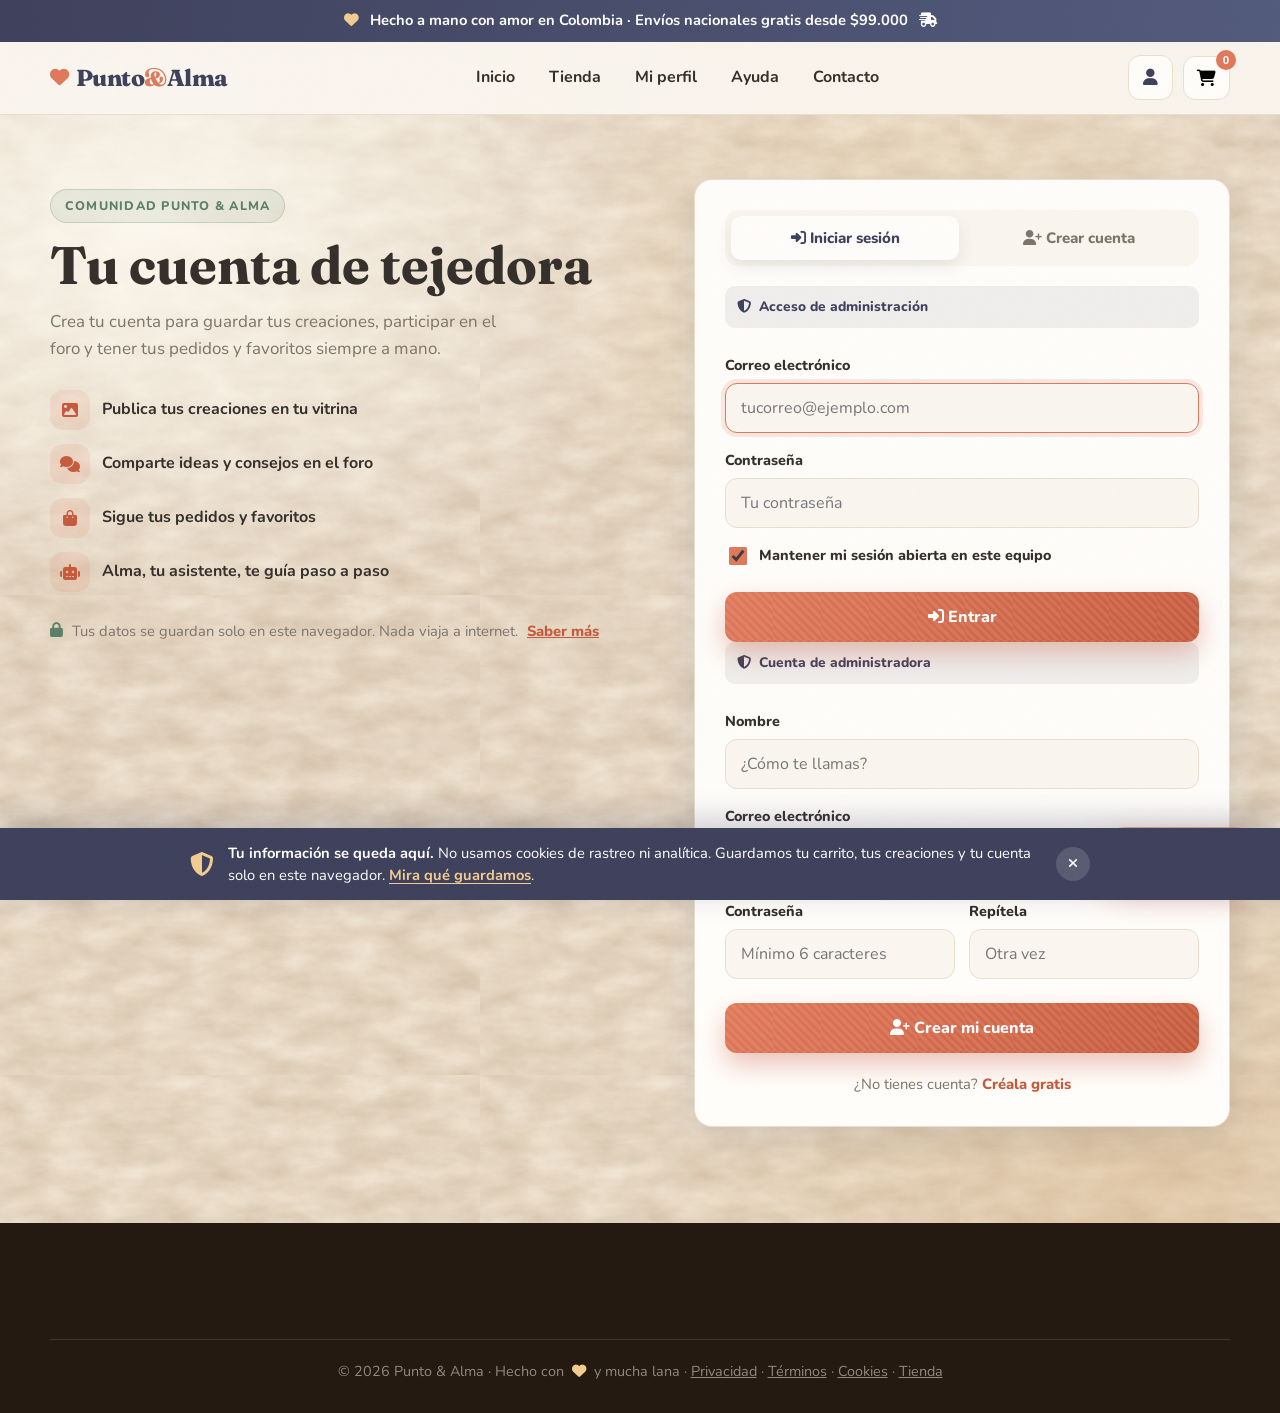
==== commit aedc27d4: "Precios mas bajos (-25%) y coherencia: kit y lanas a fisico, envio gratis 99k, oferta 22%, SW v5" ====
--- a/acceso.html
+++ b/acceso.html
@@ -39,7 +39,7 @@
 
   <!-- Barra de anuncio -->
   <div class="aviso">
-    <p><i class="fa-solid fa-heart" aria-hidden="true"></i> Hecho a mano con amor en Colombia · Envíos nacionales gratis desde $150.000 <i class="fa-solid fa-truck-fast" aria-hidden="true"></i></p>
+    <p><i class="fa-solid fa-heart" aria-hidden="true"></i> Hecho a mano con amor en Colombia · Envíos nacionales gratis desde $99.000 <i class="fa-solid fa-truck-fast" aria-hidden="true"></i></p>
   </div>
 
   <!-- Encabezado -->
--- a/estilos/style.css
+++ b/estilos/style.css
@@ -1547,3 +1547,10 @@
   .historia-imagen { order: -1; }
   .historia-imagen img { max-height: 320px; }
 }
+
+/* Opt. rendimiento: picture en categorias e historia */
+.categoria picture{display:block;width:100%}
+.categoria picture img{width:100%;height:320px;object-fit:cover;display:block}
+.historia-imagen picture{display:block;width:100%}
+.historia-imagen picture img{width:100%;height:auto;display:block}
+
